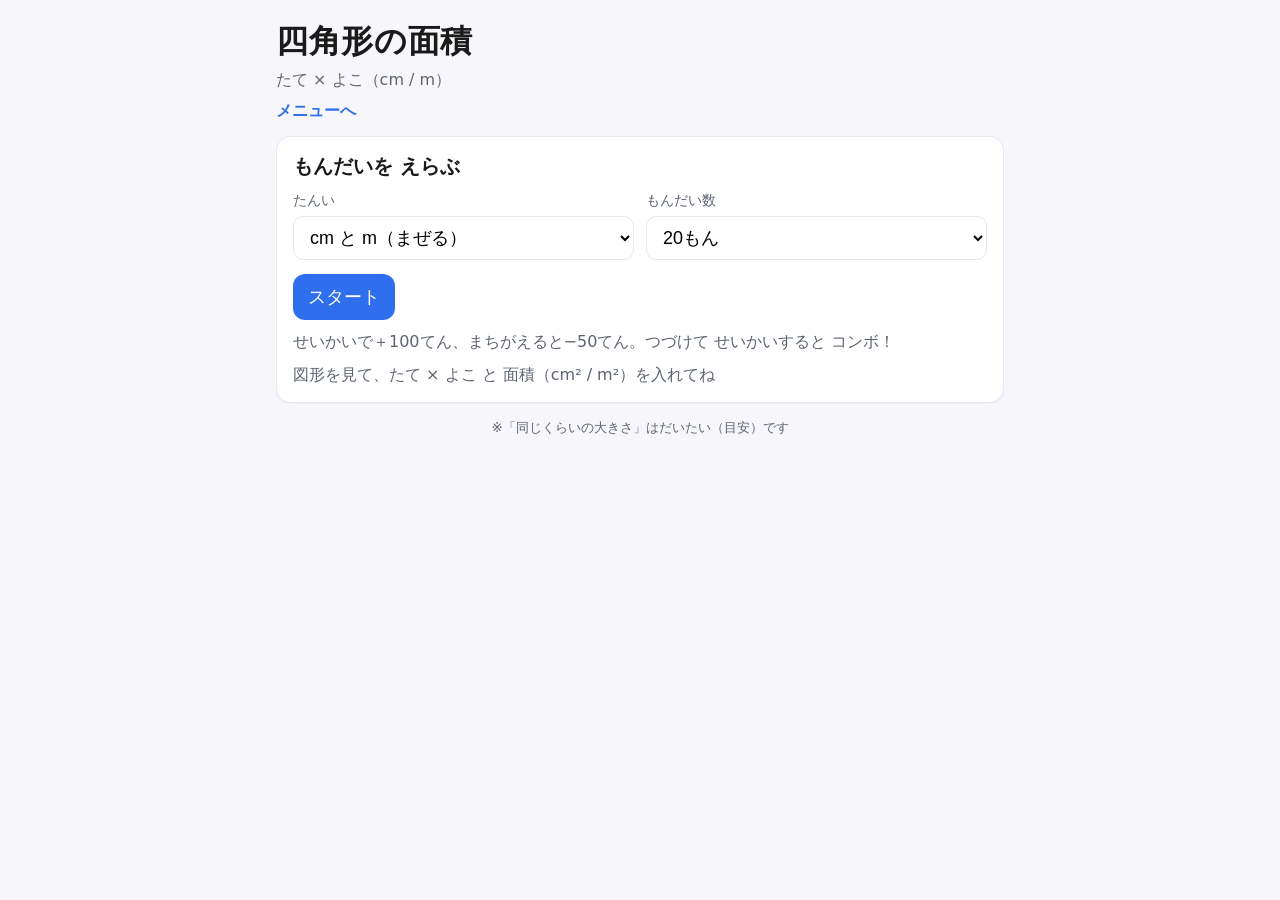
==== area-rectangle.html @ f775e1d8 "Release v1.2 with scoring, combos and varied celebrations" ====
<!doctype html>
<html lang="ja">
  <head>
    <meta charset="UTF-8" />
    <meta name="viewport" content="width=device-width, initial-scale=1.0" />
    <title>四角形の面積（たて×よこ）</title>
    <link rel="stylesheet" href="./styles.css?v=20261104-combo2" />
  </head>
  <body>
    <main class="container">
      <header class="header">
        <h1 class="title">四角形の面積</h1>
        <p class="subtitle">たて × よこ（cm / m）</p>
        <nav class="top-nav">
          <a class="link" href="./index.html">メニューへ</a>
        </nav>
      </header>

      <section id="screen-setup" class="card">
        <h2 class="card-title">もんだいを えらぶ</h2>

        <div class="form-grid">
          <label class="field">
            <span class="field-label">たんい</span>
            <select id="unitMode">
              <option value="mix">cm と m（まぜる）</option>
              <option value="cm">cm だけ</option>
              <option value="m">m だけ</option>
            </select>
          </label>

          <label class="field">
            <span class="field-label">もんだい数</span>
            <select id="count">
              <option value="10">10もん</option>
              <option value="20" selected>20もん</option>
              <option value="30">30もん</option>
              <option value="0">むげん</option>
            </select>
          </label>
        </div>

        <div class="actions">
          <button id="startBtn" class="btn btn-primary">スタート</button>
        </div>
        <p class="hint">せいかいで＋100てん、まちがえると−50てん。つづけて せいかいすると コンボ！</p>
        <p class="hint">図形を見て、たて × よこ と 面積（cm² / m²）を入れてね</p>
      </section>

      <section id="screen-quiz" class="card hidden" aria-live="polite">
        <div class="status-row">
          <div class="status">
            <span id="progress">1 / 20</span>
            <span class="dot">•</span>
            <span>せいかい <span id="okCount">0</span></span>
            <span class="dot">•</span>
            <span>ミス <span id="ngCount">0</span></span>
          </div>
          <button id="restartBtn" class="btn btn-ghost">やりなおし</button>
        </div>

        <div class="game-score" aria-label="とくてんとコンボ">
          <div><span class="score-caption">とくてん</span><strong id="livePoints">0</strong><span>てん</span></div>
          <div><strong id="liveCombo">0</strong><span>コンボ</span></div>
        </div>

        <div class="problem">
          <div class="rect-wrap" aria-label="四角形">
            <svg id="rectSvg" class="rect-svg" viewBox="0 0 320 220" role="img" aria-label="四角形の図">
              <rect id="rectShape" x="70" y="40" width="200" height="140" rx="0" class="rect-shape" />
              <line id="measureYoko" x1="70" y1="190" x2="270" y2="190" class="rect-measure" />
              <line id="measureTate" x1="60" y1="40" x2="60" y2="180" class="rect-measure" />
              <text id="labelYoko" x="170" y="212" text-anchor="middle" class="rect-label">よこ</text>
              <text id="labelTate" x="14" y="112" text-anchor="middle" class="rect-label" transform="rotate(-90 14 112)">たて</text>
            </svg>
          </div>

          <div class="formula" aria-label="式入力">
            <div class="formula-title">しき</div>
            <div class="formula-row">
              <div class="formula-cell">
                <div class="formula-caption">たて</div>
                <input
                  id="tateInput"
                  size="2"
                  class="answer-input"
                  type="text"
                  inputmode="none"
                  pattern="[0-9]*"
                  maxlength="2"
                  readonly
                  autocomplete="off"
                  autocorrect="off"
                  autocapitalize="off"
                  aria-label="たて"
                />
              </div>
              <div class="formula-x" aria-hidden="true">×</div>
              <div class="formula-cell">
                <div class="formula-caption">よこ</div>
                <input
                  id="yokoInput"
                  size="2"
                  class="answer-input"
                  type="text"
                  inputmode="none"
                  pattern="[0-9]*"
                  maxlength="2"
                  readonly
                  autocomplete="off"
                  autocorrect="off"
                  autocapitalize="off"
                  aria-label="よこ"
                />
              </div>
              <div class="formula-unit" aria-label="たんい">
                <span id="unitLabel">cm</span>
              </div>
            </div>

            <div class="formula-row-area" aria-label="面積入力">
              <div class="formula-cell">
                <div class="formula-caption">めんせき</div>
                <div class="area-input-row">
                  <input
                    id="areaInput"
                    size="4"
                    class="answer-input"
                    type="text"
                    inputmode="none"
                    pattern="[0-9]*"
                    maxlength="4"
                    readonly
                    autocomplete="off"
                    autocorrect="off"
                    autocapitalize="off"
                    aria-label="面積"
                  />
                  <span class="area-unit" aria-label="面積のたんい"><span id="areaUnitLabel">cm²</span></span>
                </div>
              </div>
            </div>
          </div>

          <div id="resultBox" class="area-result hidden" aria-live="polite"></div>
        </div>

        <div id="numpad" class="numpad" aria-label="テンキー">
          <div class="numpad-grid" >
            <button type="button" class="numpad-key" data-value="1">1</button>
            <button type="button" class="numpad-key" data-value="2">2</button>
            <button type="button" class="numpad-key" data-value="3">3</button>
            <button type="button" class="numpad-key" data-value="4">4</button>
            <button type="button" class="numpad-key" data-value="5">5</button>
            <button type="button" class="numpad-key" data-value="6">6</button>
            <button type="button" class="numpad-key" data-value="7">7</button>
            <button type="button" class="numpad-key" data-value="8">8</button>
            <button type="button" class="numpad-key" data-value="9">9</button>
            <button type="button" class="numpad-key numpad-fn" data-action="clear">けす</button>
            <button type="button" class="numpad-key" data-value="0">0</button>
            <button type="button" class="numpad-key numpad-fn" data-action="backspace">←</button>
          </div>
        </div>

        <div class="actions"><button id="finishBtn" type="button" class="btn btn-ghost hidden">ここまでの けっか</button></div>
        <p id="feedback" class="feedback" aria-live="assertive"></p>
      </section>

      <section id="screen-result" class="card hidden">
        <h2 class="card-title">けっか</h2>
        <div class="game-score game-score-result">
          <div><span class="score-caption">ごうけい</span><strong id="resultPoints">0</strong><span>てん</span></div>
          <div><span class="score-caption">さいこう</span><strong id="resultMaxCombo">0</strong><span>コンボ</span></div>
        </div>
        <div class="result-summary">
          <div class="result-big"><span id="resultSummary">0</span><span class="result-unit">もん せいかい</span></div>
          <div class="result-small" id="resultDetail">ミス 0</div>
        </div>

        <div class="actions">
          <button id="againBtn" class="btn btn-primary">もういちど</button>
          <a class="btn btn-ghost" href="./index.html">メニューへ</a>
        </div>
      </section>

      <footer class="footer">
        <small>※「同じくらいの大きさ」はだいたい（目安）です</small>
      </footer>
    </main>

    <script>
      function __scriptLoadError(name) {
        try {
          document.body.insertAdjacentHTML(
            "afterbegin",
            '<div style="margin:12px; padding:10px 12px; border-radius:12px; background:#ffecec; border:1px solid #ffbdbd; color:#7a1f1f; font-weight:700;">ERROR: ' +
              name +
              " の読み込みに失敗しました。" +
              "<br/>ヒント: file:// で開いている場合は、ローカルサーバで開くと直ることがあります。</div>"
          );
        } catch (e) {
          // ignore
        }
      }
    </script>
    <script src="./common.js?v=20261104-combo2" onerror="__scriptLoadError('common.js')"></script>
    <script>
      if (!window.TomoCommon) {
        document.body.insertAdjacentHTML(
          "afterbegin",
          '<div style="margin:12px; padding:10px 12px; border-radius:12px; background:#ffecec; border:1px solid #ffbdbd; color:#7a1f1f; font-weight:700;">ERROR: common.js を読み込めませんでした。<br/>ヒント: file:// で開いている場合は、ローカルサーバ（python / ruby / php）で開くと直ることがあります。</div>'
        );
      }
    </script>
    <script src="./area-rectangle.js?v=20261104-score1" onerror="__scriptLoadError('area-rectangle.js')"></script>
  </body>
</html>
---- styles.css ----
:root {
  --bg: #f7f7fb;
  --card: #ffffff;
  --text: #1a1a1a;
  --muted: #5d6470;
  --border: #e6e8ee;
  --primary: #2f6fed;
  --primary-press: #2459be;
  --danger: #d12a2a;
  --ok: #1f7a39;
}

* {
  box-sizing: border-box;
}

body {
  margin: 0;
  background: var(--bg);
  color: var(--text);
  font-family: system-ui, -apple-system, "Hiragino Kaku Gothic ProN", "Noto Sans JP",
    "Segoe UI", sans-serif;
}

.container {
  max-width: 760px;
  margin: 0 auto;
  padding: 20px 16px 48px;
}

.header {
  margin-bottom: 14px;
}

.title {
  margin: 0;
  font-size: 32px;
  letter-spacing: 0.02em;
}

.subtitle {
  margin: 6px 0 0;
  color: var(--muted);
}

.card {
  background: var(--card);
  border: 1px solid var(--border);
  border-radius: 14px;
  padding: 16px;
  box-shadow: 0 1px 1px rgba(0, 0, 0, 0.04);
}

.card + .card {
  margin-top: 14px;
}

.card-title {
  margin: 0 0 12px;
  font-size: 20px;
}

.form-grid {
  display: grid;
  grid-template-columns: repeat(2, minmax(0, 1fr));
  gap: 12px;
}

.field {
  display: grid;
  gap: 6px;
  min-width: 0;
}

.field select {
  width: 100%;
  min-width: 0;
}

.field-label {
  color: var(--muted);
  font-size: 14px;
}

select,
input {
  font-size: 18px;
  padding: 10px 12px;
  border-radius: 10px;
  border: 1px solid var(--border);
  background: #fff;
}

.ops {
  margin: 14px 0 0;
  padding: 12px;
  border-radius: 12px;
  border: 1px solid var(--border);
}

.ops-title {
  padding: 0 6px;
  color: var(--muted);
}

.checkbox {
  display: flex;
  align-items: center;
  gap: 10px;
  font-size: 18px;
  padding: 8px 6px;
}

.checkbox input {
  width: 20px;
  height: 20px;
}

.actions {
  display: flex;
  gap: 10px;
  margin-top: 14px;
  flex-wrap: wrap;
}

.btn {
  appearance: none;
  border: 1px solid transparent;
  border-radius: 12px;
  padding: 10px 14px;
  font-size: 18px;
  cursor: pointer;
  user-select: none;
}

.btn-primary {
  background: var(--primary);
  color: #fff;
}

.btn-primary:active {
  background: var(--primary-press);
}

.btn-ghost {
  background: transparent;
  border-color: var(--border);
  color: var(--text);
}

.hint {
  margin: 12px 0 0;
  color: var(--muted);
}

.hidden {
  display: none;
}

.status-row {
  display: flex;
  align-items: center;
  justify-content: space-between;
  gap: 10px;
}

.status {
  color: var(--muted);
  font-size: 16px;
}

.dot {
  margin: 0 6px;
}

.problem {
  margin: 18px 0 14px;
  padding: 18px 12px;
  border-radius: 14px;
  background: #f3f6ff;
  border: 1px solid #dfe8ff;
}

.problem-text {
  font-size: 44px;
  font-weight: 700;
  text-align: center;
  letter-spacing: 0.02em;
}

/* --- Rectangle area (diagram) --- */
.rect-wrap {
  display: grid;
  place-items: center;
  margin-bottom: 12px;
}

.rect-svg {
  width: min(520px, 100%);
  height: auto;
}

.rect-shape {
  fill: #ffffff;
  stroke: #1d4ed8;
  stroke-width: 4;
}

.rect-measure {
  stroke: #111827;
  stroke-width: 3;
  stroke-linecap: round;
}

.rect-label {
  font-size: 20px;
  font-weight: 900;
  fill: #111827;
}

.formula {
  background: #ffffff;
  border: 1px solid #dfe8ff;
  border-radius: 14px;
  padding: 12px;
}

.formula-title {
  font-weight: 900;
  color: #1d4ed8;
  margin-bottom: 10px;
}

.formula-row {
  display: grid;
  grid-template-columns: minmax(0, 80px) auto minmax(0, 80px) auto;
  justify-content: start;
  align-items: end;
  gap: 10px;
}

.formula-row-area {
  margin-top: 12px;
}

.area-input-row {
  display: grid;
  grid-template-columns: minmax(0, 120px) auto;
  justify-content: start;
  align-items: center;
  gap: 10px;
}

.formula .answer-input {
  width: 100%;
  min-width: 0;
  max-width: 100%;
  padding: 10px 8px;
}

.area-unit {
  color: var(--muted);
  font-weight: 900;
  font-size: 18px;
  white-space: nowrap;
}

.formula-cell {
  display: grid;
  gap: 6px;
  min-width: 0;
}

.formula-caption {
  color: var(--muted);
  font-size: 14px;
  font-weight: 800;
}

.formula-x {
  font-size: 30px;
  font-weight: 900;
  padding-bottom: 10px;
}

.formula-unit {
  color: var(--muted);
  font-size: 18px;
  font-weight: 800;
  padding-bottom: 14px;
}

.area-result {
  margin-top: 12px;
  padding: 12px;
  border-radius: 14px;
  border: 1px solid var(--border);
  background: #fff;
}

.area-result-title {
  font-size: 18px;
  font-weight: 900;
}

.area-result-sub {
  margin-top: 6px;
  color: var(--muted);
  font-weight: 800;
}

.area-result-actions {
  margin-top: 10px;
  display: flex;
  gap: 10px;
  flex-wrap: wrap;
}

.answer-row {
  display: grid;
  grid-template-columns: 1fr auto;
  gap: 10px;
  align-items: center;
}

.answer-input {
  font-size: 28px;
  text-align: center;
  width: 100%;
  max-width: 100%;
  min-width: 0;
}

.feedback {
  margin: 12px 0 0;
  min-height: 1.4em;
  font-size: 18px;
  font-weight: 600;
}

.feedback.ok {
  color: var(--ok);
}

.feedback.ng {
  color: var(--danger);
}

.result-summary {
  display: grid;
  gap: 6px;
  margin-top: 4px;
}

.result-big {
  font-size: 44px;
  font-weight: 800;
}

.result-unit {
  font-size: 20px;
  font-weight: 600;
  color: var(--muted);
  margin-left: 8px;
}

.result-small {
  color: var(--muted);
}

.mistakes {
  margin-top: 16px;
  padding-top: 12px;
  border-top: 1px solid var(--border);
}

.mistakes-title {
  margin: 0 0 10px;
  font-size: 18px;
}

.mistake-list {
  margin: 0;
  padding-left: 22px;
  display: grid;
  gap: 8px;
}

.footer {
  margin-top: 14px;
  text-align: center;
  color: var(--muted);
}

.top-nav {
  margin-top: 10px;
}

.link {
  color: var(--primary);
  text-decoration: none;
  font-weight: 600;
}

.link:hover {
  text-decoration: underline;
}

.menu {
  display: grid;
  gap: 10px;
}

.menu-item {
  display: grid;
  gap: 4px;
  padding: 12px;
  border: 1px solid var(--border);
  border-radius: 12px;
  text-decoration: none;
  color: inherit;
  background: #fff;
}

.menu-item:hover {
  border-color: #cfd6e6;
  background: #fbfcff;
}

.menu-title {
  font-size: 18px;
  font-weight: 800;
}

.menu-desc {
  color: var(--muted);
}

.timer {
  font-variant-numeric: tabular-nums;
}

.column-problem {
  margin: 18px auto 14px;
  max-width: 420px;
  padding: 18px 12px;
  border-radius: 14px;
  background: #f3f6ff;
  border: 1px solid #dfe8ff;
}

.carry-row {
  display: flex;
  align-items: center;
  justify-content: flex-end;
  gap: 10px;
  margin-bottom: 8px;
}

.carry-field {
  display: inline-flex;
  align-items: center;
  gap: 10px;
}

.carry-label {
  font-weight: 800;
  color: #1d4ed8;
}


.carry-buttons {
  display: inline-flex;
  align-items: center;
  gap: 8px;
}

.carry-btn {
  appearance: none;
  border: 1px solid #c7d2fe;
  background: #fff;
  border-radius: 12px;
  font-size: 18px;
  font-weight: 900;
  padding: 8px 10px;
  min-width: 56px;
  cursor: pointer;
  user-select: none;
  touch-action: manipulation;
}

.carry-btn.is-active {
  background: #1d4ed8;
  border-color: #1d4ed8;
  color: #fff;
}

.carry-value {
  font-size: 14px;
  color: var(--muted);
  font-weight: 700;
}

.carry-hint {
  color: var(--muted);
  font-size: 13px;
}

.column-row {
  font-family: ui-monospace, SFMono-Regular, Menlo, Monaco, Consolas,
    "Liberation Mono", "Courier New", monospace;
  font-size: 44px;
  font-weight: 800;
  text-align: right;
  letter-spacing: 0.02em;
}

.column-line {
  margin: 8px 0 10px;
  border-top: 4px solid #1a1a1a;
}

.column-answer {
  display: flex;
  justify-content: flex-end;
  gap: 10px;
}

.digit-input {
  width: 70px;
  height: 68px;
  font-size: 44px;
  text-align: center;
  border-radius: 12px;
}

@media (max-width: 540px) {
  .problem {
    padding: 14px 10px;
  }

  .rect-svg {
    max-height: 160px;
  }

  .formula {
    padding: 10px;
  }

  .formula-x {
    font-size: 26px;
  }

  .status-row {
    flex-wrap: wrap;
    align-items: stretch;
  }

  .status-row .btn {
    width: 100%;
  }

  .answer-row {
    grid-template-columns: 1fr;
  }

  .answer-row .btn {
    width: 100%;
  }

  .actions {
    flex-direction: column;
    align-items: stretch;
  }

  .actions .btn,
  .actions .link,
  .actions a.btn {
    width: 100%;
    text-align: center;
  }

  .form-grid {
    grid-template-columns: minmax(0, 1fr);
  }

  .problem-text {
    font-size: 38px;
  }

  .digit-input {
    width: 62px;
    height: 62px;
    font-size: 40px;
  }

  .formula-row {
    grid-template-columns: minmax(0, 72px) auto minmax(0, 72px);
  }

  .formula-unit {
    grid-column: 1 / -1;
    padding-bottom: 0;
  }
}

/* --- On-screen numpad (mobile/tablet) --- */
.numpad {
  margin-top: 12px;
  display: block;
}

.numpad-grid {
  display: grid;
  grid-template-columns: repeat(3, 1fr);
  gap: 10px;
}

.numpad-key {
  border: 1px solid #e4e4e7;
  background: #fff;
  border-radius: 14px;
  font-size: 20px;
  font-weight: 800;
  padding: 14px 10px;
  touch-action: manipulation;
}

.numpad-key:active {
  transform: translateY(1px);
}

.numpad-fn {
  background: #f4f4f5;
}

.difficulty-control {
  margin-top: 16px;
}

.difficulty-control input[type="range"] {
  width: 100%;
  min-width: 0;
  margin: 0;
  padding: 10px 0;
  accent-color: var(--primary);
  cursor: pointer;
}

.difficulty-steps {
  display: flex;
  justify-content: space-between;
  color: var(--muted);
}

.correct-celebration {
  position: fixed;
  top: 24%;
  left: 50%;
  transform: translateX(-50%);
  width: min(240px, calc(100vw - 32px));
  height: 160px;
  z-index: 10;
  pointer-events: none;
  user-select: none;
  display: grid;
  justify-items: center;
  align-content: center;
  filter: drop-shadow(0 3px 6px rgb(97 53 112 / 15%));
}

.correct-celebration[hidden] {
  display: none;
}

.celebration-mascot {
  font-size: 64px;
  line-height: 1.1;
  animation: celebration-bounce 700ms ease-out both;
}

.celebration-praise {
  max-width: 100%;
  text-align: center;
  padding: 4px 14px;
  border-radius: 999px;
  background: #fff0f6;
  color: #a52c68;
  font-size: 20px;
  font-weight: 800;
  animation: celebration-bounce 700ms ease-out both;
}

.celebration-combo {
  display: block;
  margin-top: 2px;
  color: #804b00;
  font-size: 17px;
  font-weight: 800;
}

.game-score {
  display: flex;
  flex-wrap: wrap;
  justify-content: space-between;
  gap: 8px 16px;
  margin: 14px 0;
  padding: 12px;
  border-radius: 12px;
  background: #fff7e6;
  color: #804b00;
}

.game-score > div {
  display: flex;
  flex-wrap: wrap;
  align-items: baseline;
  gap: 5px;
  min-width: 0;
}

.game-score strong {
  font-size: 24px;
  overflow-wrap: anywhere;
}

.score-caption {
  font-size: 14px;
}

.game-score-result strong {
  font-size: 32px;
}

.celebration-star {
  position: absolute;
  top: 35%;
  left: 44%;
  font-size: 22px;
  --angle: calc(var(--star-index) * 72deg);
  animation: celebration-sparkle 700ms ease-out both;
}

@keyframes celebration-bounce {
  0% { opacity: 0; transform: translateY(12px) scale(0.7); }
  25% { opacity: 1; transform: translateY(-6px) scale(1.08); }
  45%, 75% { opacity: 1; transform: translateY(0) scale(1); }
  100% { opacity: 0; transform: translateY(-14px) scale(0.95); }
}

@keyframes celebration-sparkle {
  0% { opacity: 0; transform: rotate(var(--angle)) translateY(-20px) rotate(calc(-1 * var(--angle))) scale(0.5); }
  25% { opacity: 1; }
  100% { opacity: 0; transform: rotate(var(--angle)) translateY(-80px) rotate(calc(-1 * var(--angle))) scale(1); }
}

@media (prefers-reduced-motion: reduce) {
  .celebration-mascot,
  .celebration-praise,
  .celebration-combo {
    animation: none;
  }

  .celebration-star {
    display: none;
  }
}
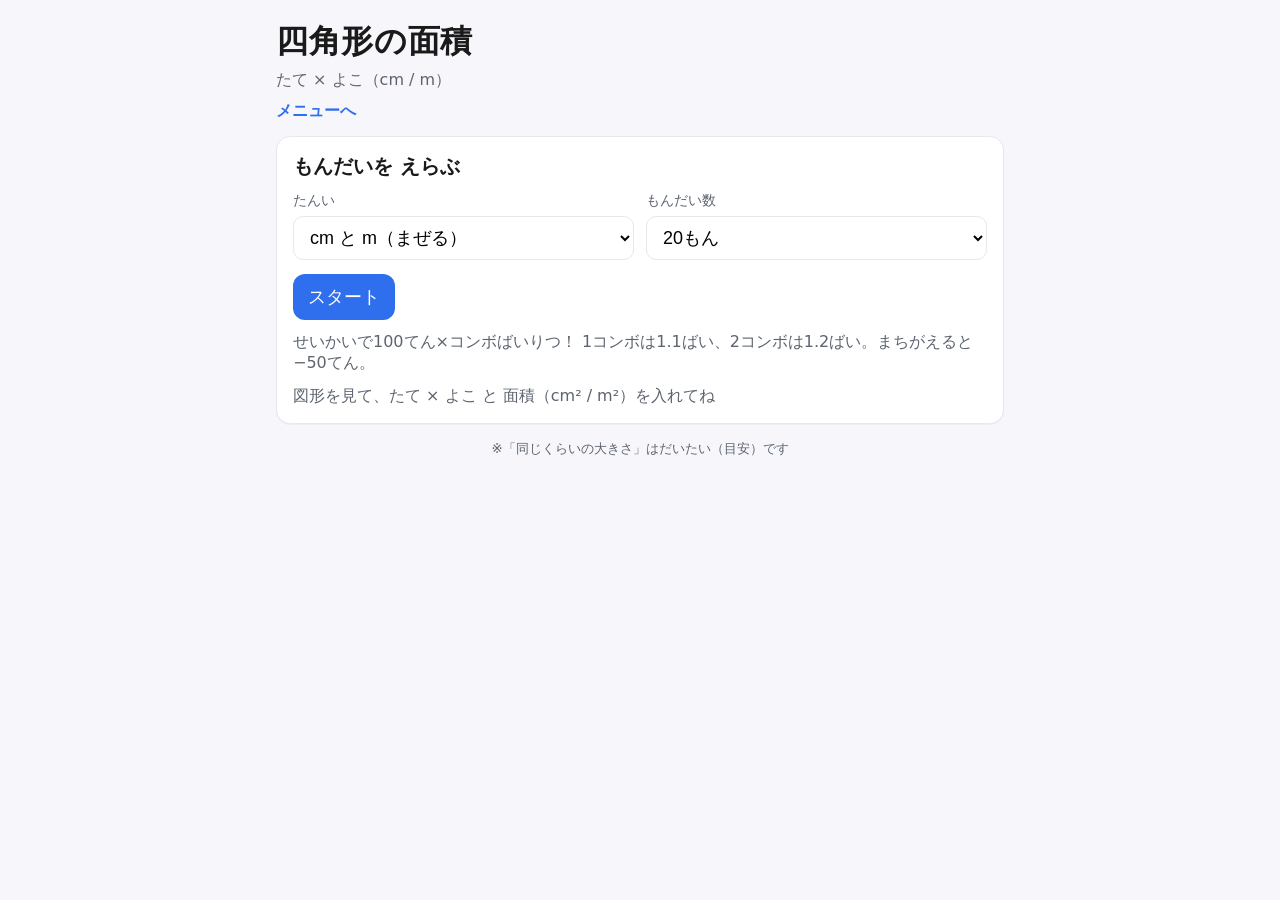
==== commit 1ef07902: "Apply combo multipliers to correct-answer scores" ====
--- a/area-rectangle.html
+++ b/area-rectangle.html
@@ -43,7 +43,7 @@
         <div class="actions">
           <button id="startBtn" class="btn btn-primary">スタート</button>
         </div>
-        <p class="hint">せいかいで＋100てん、まちがえると−50てん。つづけて せいかいすると コンボ！</p>
+        <p class="hint">せいかいで100てん×コンボばいりつ！ 1コンボは1.1ばい、2コンボは1.2ばい。まちがえると−50てん。</p>
         <p class="hint">図形を見て、たて × よこ と 面積（cm² / m²）を入れてね</p>
       </section>
 
@@ -61,7 +61,7 @@
 
         <div class="game-score" aria-label="とくてんとコンボ">
           <div><span class="score-caption">とくてん</span><strong id="livePoints">0</strong><span>てん</span></div>
-          <div><strong id="liveCombo">0</strong><span>コンボ</span></div>
+          <div><strong id="liveCombo">0</strong><span>コンボ</span><span id="liveMultiplier" class="score-caption">×1.0</span></div>
         </div>
 
         <div class="problem">
@@ -203,7 +203,7 @@
         }
       }
     </script>
-    <script src="./common.js?v=20261104-combo2" onerror="__scriptLoadError('common.js')"></script>
+    <script src="./common.js?v=20261104-multiplier1" onerror="__scriptLoadError('common.js')"></script>
     <script>
       if (!window.TomoCommon) {
         document.body.insertAdjacentHTML(
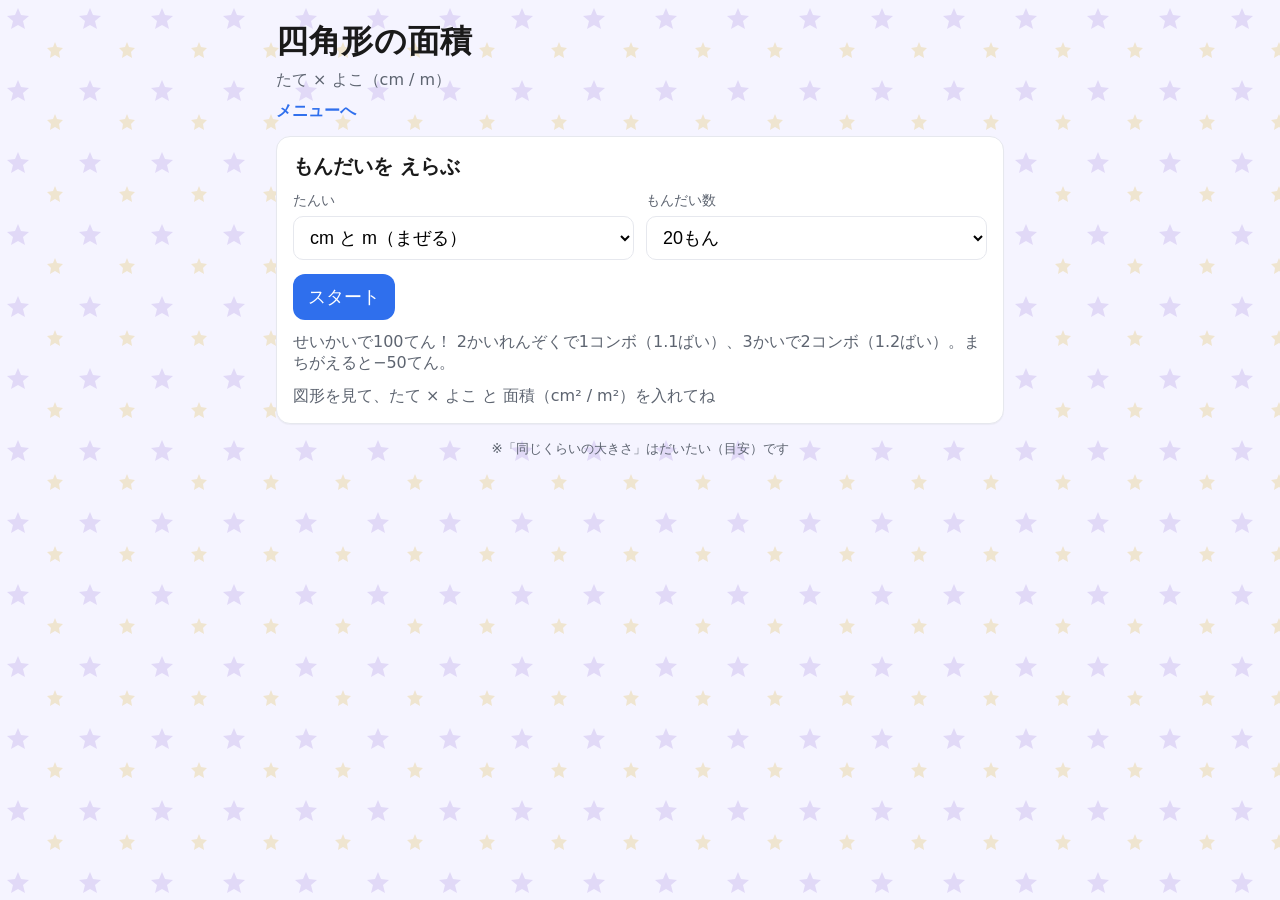
==== commit f5645750: "Add random pastel backgrounds and correct combo counting" ====
--- a/area-rectangle.html
+++ b/area-rectangle.html
@@ -4,7 +4,8 @@
     <meta charset="UTF-8" />
     <meta name="viewport" content="width=device-width, initial-scale=1.0" />
     <title>四角形の面積（たて×よこ）</title>
-    <link rel="stylesheet" href="./styles.css?v=20261104-combo2" />
+    <link rel="stylesheet" href="./styles.css?v=20261105-patterns1" />
+    <script src="./background.js?v=20261105-patterns1" defer></script>
   </head>
   <body>
     <main class="container">
@@ -12,7 +13,7 @@
         <h1 class="title">四角形の面積</h1>
         <p class="subtitle">たて × よこ（cm / m）</p>
         <nav class="top-nav">
-          <a class="link" href="./index.html">メニューへ</a>
+          <a class="link" href="./index.html?v=1.3">メニューへ</a>
         </nav>
       </header>
 
@@ -43,7 +44,7 @@
         <div class="actions">
           <button id="startBtn" class="btn btn-primary">スタート</button>
         </div>
-        <p class="hint">せいかいで100てん×コンボばいりつ！ 1コンボは1.1ばい、2コンボは1.2ばい。まちがえると−50てん。</p>
+        <p class="hint">せいかいで100てん！ 2かいれんぞくで1コンボ（1.1ばい）、3かいで2コンボ（1.2ばい）。まちがえると−50てん。</p>
         <p class="hint">図形を見て、たて × よこ と 面積（cm² / m²）を入れてね</p>
       </section>
 
@@ -179,7 +180,7 @@
 
         <div class="actions">
           <button id="againBtn" class="btn btn-primary">もういちど</button>
-          <a class="btn btn-ghost" href="./index.html">メニューへ</a>
+          <a class="btn btn-ghost" href="./index.html?v=1.3">メニューへ</a>
         </div>
       </section>
 
@@ -203,7 +204,7 @@
         }
       }
     </script>
-    <script src="./common.js?v=20261104-multiplier1" onerror="__scriptLoadError('common.js')"></script>
+    <script src="./common.js?v=20261105-combofix" onerror="__scriptLoadError('common.js')"></script>
     <script>
       if (!window.TomoCommon) {
         document.body.insertAdjacentHTML(
@@ -212,6 +213,6 @@
         );
       }
     </script>
-    <script src="./area-rectangle.js?v=20261104-score1" onerror="__scriptLoadError('area-rectangle.js')"></script>
+    <script src="./area-rectangle.js?v=20261105-encourage1" onerror="__scriptLoadError('area-rectangle.js')"></script>
   </body>
 </html>
--- a/styles.css
+++ b/styles.css
@@ -658,8 +658,8 @@
   top: 24%;
   left: 50%;
   transform: translateX(-50%);
-  width: min(240px, calc(100vw - 32px));
-  height: 160px;
+  width: min(260px, calc(100vw - 32px));
+  height: 190px;
   z-index: 10;
   pointer-events: none;
   user-select: none;
@@ -674,9 +674,39 @@
 }
 
 .celebration-mascot {
-  font-size: 64px;
+  position: relative;
+  font-size: 80px;
   line-height: 1.1;
-  animation: celebration-bounce 700ms ease-out both;
+  animation: celebration-bounce 1200ms ease-out both;
+}
+
+.encouragement-face {
+  position: absolute;
+  right: -8px;
+  bottom: -2px;
+  font-size: 30px;
+}
+
+.correct-celebration.is-encouragement {
+  width: min(240px, calc(100vw - 32px));
+  height: 160px;
+}
+
+.is-encouragement .celebration-mascot {
+  font-size: 56px;
+  animation-name: encouragement-nod;
+}
+
+.is-encouragement .celebration-praise {
+  font-size: 18px;
+  background: #eef4ff;
+  color: #375b85;
+}
+
+@keyframes encouragement-nod {
+  0% { opacity: 0; transform: translateY(-8px) rotate(-8deg); }
+  30%, 75% { opacity: 1; transform: translateY(4px) rotate(-5deg); }
+  100% { opacity: 0; transform: translateY(8px) rotate(0); }
 }
 
 .celebration-praise {
@@ -686,9 +716,9 @@
   border-radius: 999px;
   background: #fff0f6;
   color: #a52c68;
-  font-size: 20px;
-  font-weight: 800;
-  animation: celebration-bounce 700ms ease-out both;
+  font-size: 22px;
+  font-weight: 800;
+  animation: celebration-bounce 1200ms ease-out both;
 }
 
 .celebration-combo {
@@ -738,7 +768,7 @@
   left: 44%;
   font-size: 22px;
   --angle: calc(var(--star-index) * 72deg);
-  animation: celebration-sparkle 700ms ease-out both;
+  animation: celebration-sparkle 1200ms ease-out both;
 }
 
 @keyframes celebration-bounce {
@@ -756,6 +786,7 @@
 
 @media (prefers-reduced-motion: reduce) {
   .celebration-mascot,
+  .is-encouragement .celebration-mascot,
   .celebration-praise,
   .celebration-combo {
     animation: none;
@@ -765,3 +796,40 @@
     display: none;
   }
 }
+
+/* 淡い柄はカードの外側に表示し、問題の読みやすさを保つ。 */
+body {
+  min-height: 100vh;
+}
+
+:root[data-background="dots"] body {
+  background-color: #f3faf6;
+  background-image: radial-gradient(circle, #c6e1d2 2px, transparent 3px), radial-gradient(circle, #e6d8bb 2px, transparent 3px);
+  background-size: 40px 40px;
+  background-position: 0 0, 20px 20px;
+}
+
+:root[data-background="gingham"] body {
+  background-color: #fff9f2;
+  background-image: repeating-linear-gradient(0deg, #f4d9bd45 0 14px, transparent 14px 28px), repeating-linear-gradient(90deg, #f4d9bd45 0 14px, transparent 14px 28px);
+}
+
+:root[data-background="stars"] body {
+  background-color: #f5f4ff;
+  background-image: url("data:image/svg+xml,%3Csvg%20xmlns%3D%22http%3A%2F%2Fwww.w3.org%2F2000%2Fsvg%22%20width%3D%2272%22%20height%3D%2272%22%20viewBox%3D%220%200%2072%2072%22%3E%3Cpath%20d%3D%22m18%208%203%207%208%201-6%205%202%208-7-4-7%204%202-8-6-5%208-1z%22%20fill%3D%22%23c8b9ed%22%20opacity%3D%22.45%22%2F%3E%3Cpath%20d%3D%22m55%2042%202%205%206%201-4%204%201%206-5-3-5%203%201-6-4-4%206-1z%22%20fill%3D%22%23ead6a2%22%20opacity%3D%22.5%22%2F%3E%3C%2Fsvg%3E");
+}
+
+:root[data-background="hearts"] body {
+  background-color: #fff5f8;
+  background-image: url("data:image/svg+xml,%3Csvg%20xmlns%3D%22http%3A%2F%2Fwww.w3.org%2F2000%2Fsvg%22%20width%3D%2272%22%20height%3D%2272%22%20viewBox%3D%220%200%2072%2072%22%3E%3Cpath%20d%3D%22M12%2018C1%2010%207%201%2014%207c7-6%2013%203%202%2011l-2%202z%22%20fill%3D%22%23eeb8cc%22%20opacity%3D%22.4%22%2F%3E%3Cpath%20d%3D%22M48%2053c-11-8-5-17%202-11%207-6%2013%203%202%2011l-2%202z%22%20fill%3D%22%23d6c2eb%22%20opacity%3D%22.35%22%2F%3E%3C%2Fsvg%3E");
+}
+
+:root[data-background="flowers"] body {
+  background-color: #fffaf1;
+  background-image: url("data:image/svg+xml,%3Csvg%20xmlns%3D%22http%3A%2F%2Fwww.w3.org%2F2000%2Fsvg%22%20width%3D%2272%22%20height%3D%2272%22%20viewBox%3D%220%200%2072%2072%22%3E%3Cg%20fill%3D%22%23e6b6c9%22%20opacity%3D%22.4%22%3E%3Ccircle%20cx%3D%2220%22%20cy%3D%2212%22%20r%3D%226%22%2F%3E%3Ccircle%20cx%3D%2228%22%20cy%3D%2220%22%20r%3D%226%22%2F%3E%3Ccircle%20cx%3D%2220%22%20cy%3D%2228%22%20r%3D%226%22%2F%3E%3Ccircle%20cx%3D%2212%22%20cy%3D%2220%22%20r%3D%226%22%2F%3E%3C%2Fg%3E%3Ccircle%20cx%3D%2220%22%20cy%3D%2220%22%20r%3D%224%22%20fill%3D%22%23efdaa3%22%2F%3E%3Cg%20fill%3D%22%23bddbc6%22%20opacity%3D%22.45%22%3E%3Cellipse%20cx%3D%2250%22%20cy%3D%2251%22%20rx%3D%228%22%20ry%3D%224%22%20transform%3D%22rotate%28-35%2050%2051%29%22%2F%3E%3C%2Fg%3E%3C%2Fsvg%3E");
+}
+
+:root[data-background="clouds"] body {
+  background-color: #f1f9ff;
+  background-image: url("data:image/svg+xml,%3Csvg%20xmlns%3D%22http%3A%2F%2Fwww.w3.org%2F2000%2Fsvg%22%20width%3D%2272%22%20height%3D%2272%22%20viewBox%3D%220%200%2072%2072%22%3E%3Cpath%20d%3D%22M9%2028a7%207%200%200%201%201-14%2010%2010%200%200%201%2019-2%208%208%200%200%201%201%2016z%22%20fill%3D%22%23c4deef%22%20opacity%3D%22.45%22%2F%3E%3Ccircle%20cx%3D%2253%22%20cy%3D%2251%22%20r%3D%226%22%20fill%3D%22%23f4dfa7%22%20opacity%3D%22.55%22%2F%3E%3C%2Fsvg%3E");
+}
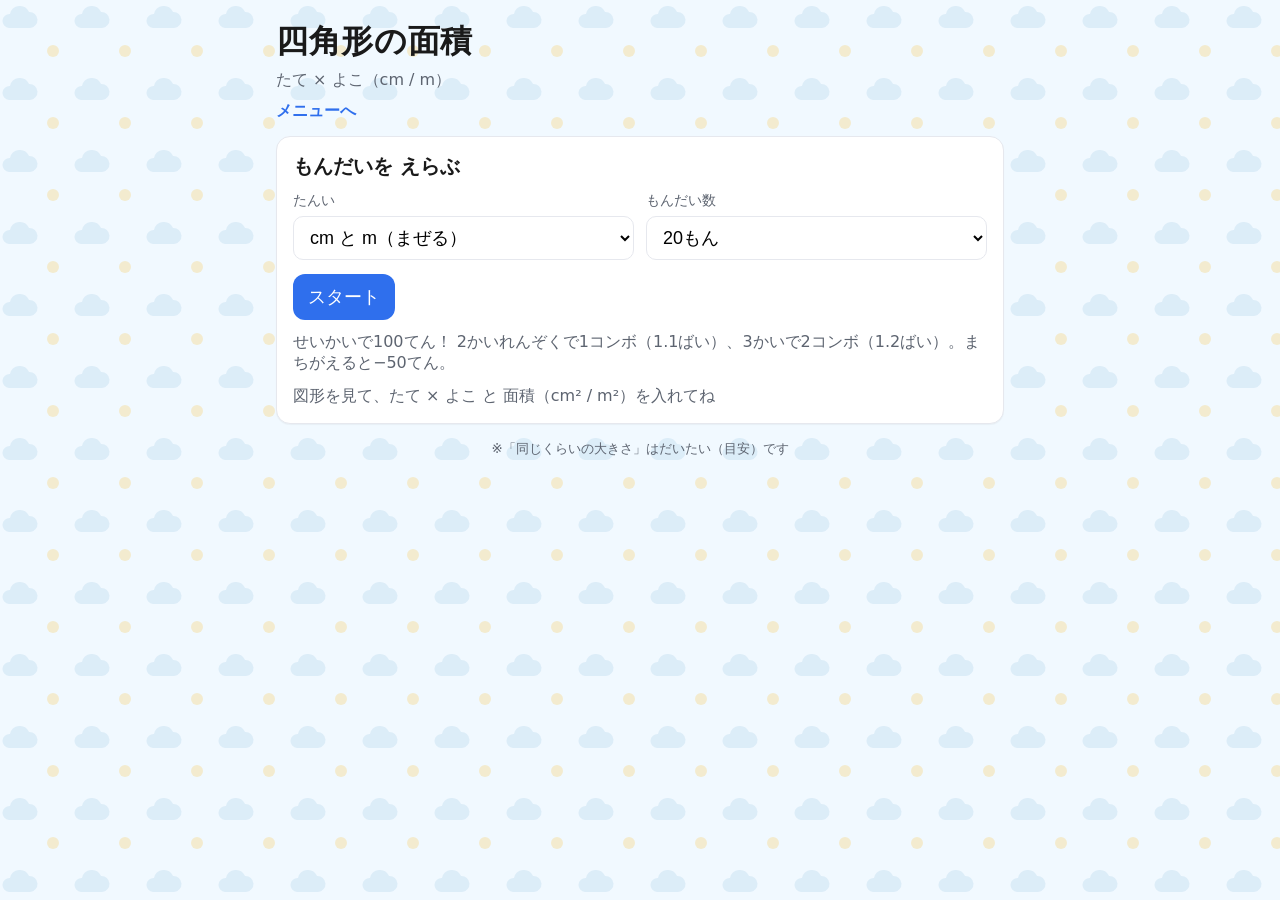
==== commit 96aaedcf: "Save scores locally and display rankings after each quiz" ====
--- a/area-rectangle.html
+++ b/area-rectangle.html
@@ -4,10 +4,10 @@
     <meta charset="UTF-8" />
     <meta name="viewport" content="width=device-width, initial-scale=1.0" />
     <title>四角形の面積（たて×よこ）</title>
-    <link rel="stylesheet" href="./styles.css?v=20261105-patterns1" />
+    <link rel="stylesheet" href="./styles.css?v=20261105-ranking1" />
     <script src="./background.js?v=20261105-patterns1" defer></script>
   </head>
-  <body>
+  <body data-mode="area-rectangle">
     <main class="container">
       <header class="header">
         <h1 class="title">四角形の面積</h1>
@@ -204,7 +204,8 @@
         }
       }
     </script>
-    <script src="./common.js?v=20261105-combofix" onerror="__scriptLoadError('common.js')"></script>
+    <script src="./rankings.js?v=20261105-ranking1"></script>
+    <script src="./common.js?v=20261105-ranking1" onerror="__scriptLoadError('common.js')"></script>
     <script>
       if (!window.TomoCommon) {
         document.body.insertAdjacentHTML(
@@ -213,6 +214,6 @@
         );
       }
     </script>
-    <script src="./area-rectangle.js?v=20261105-encourage1" onerror="__scriptLoadError('area-rectangle.js')"></script>
+    <script src="./area-rectangle.js?v=20261105-ranking1" onerror="__scriptLoadError('area-rectangle.js')"></script>
   </body>
 </html>
--- a/styles.css
+++ b/styles.css
@@ -833,3 +833,66 @@
   background-color: #f1f9ff;
   background-image: url("data:image/svg+xml,%3Csvg%20xmlns%3D%22http%3A%2F%2Fwww.w3.org%2F2000%2Fsvg%22%20width%3D%2272%22%20height%3D%2272%22%20viewBox%3D%220%200%2072%2072%22%3E%3Cpath%20d%3D%22M9%2028a7%207%200%200%201%201-14%2010%2010%200%200%201%2019-2%208%208%200%200%201%201%2016z%22%20fill%3D%22%23c4deef%22%20opacity%3D%22.45%22%2F%3E%3Ccircle%20cx%3D%2253%22%20cy%3D%2251%22%20r%3D%226%22%20fill%3D%22%23f4dfa7%22%20opacity%3D%22.55%22%2F%3E%3C%2Fsvg%3E");
 }
+
+.rankings {
+  margin-top: 20px;
+  padding-top: 16px;
+  border-top: 1px solid var(--border);
+}
+
+.rankings-title {
+  margin: 0 0 8px;
+  font-size: 20px;
+}
+
+.rankings-caption,
+.rankings-note {
+  font-size: 14px;
+  line-height: 1.7;
+  overflow-wrap: anywhere;
+}
+
+.rankings-caption {
+  color: var(--muted);
+}
+
+.ranking-list {
+  list-style: none;
+  padding: 0;
+  display: grid;
+  gap: 8px;
+}
+
+.ranking-entry {
+  display: grid;
+  grid-template-columns: 42px minmax(0, 1fr);
+  gap: 10px;
+  padding: 12px;
+  border: 1px solid var(--border);
+  border-radius: 12px;
+  background: #fff;
+}
+
+.ranking-entry.is-current {
+  border-color: #e7bf62;
+  background: #fff9e9;
+}
+
+.ranking-position {
+  font-size: 20px;
+  font-weight: 800;
+  color: #8a6518;
+}
+
+.ranking-points {
+  font-size: 20px;
+  overflow-wrap: anywhere;
+}
+
+.ranking-details {
+  margin-top: 4px;
+  color: var(--muted);
+  font-size: 13px;
+  line-height: 1.6;
+  overflow-wrap: anywhere;
+}
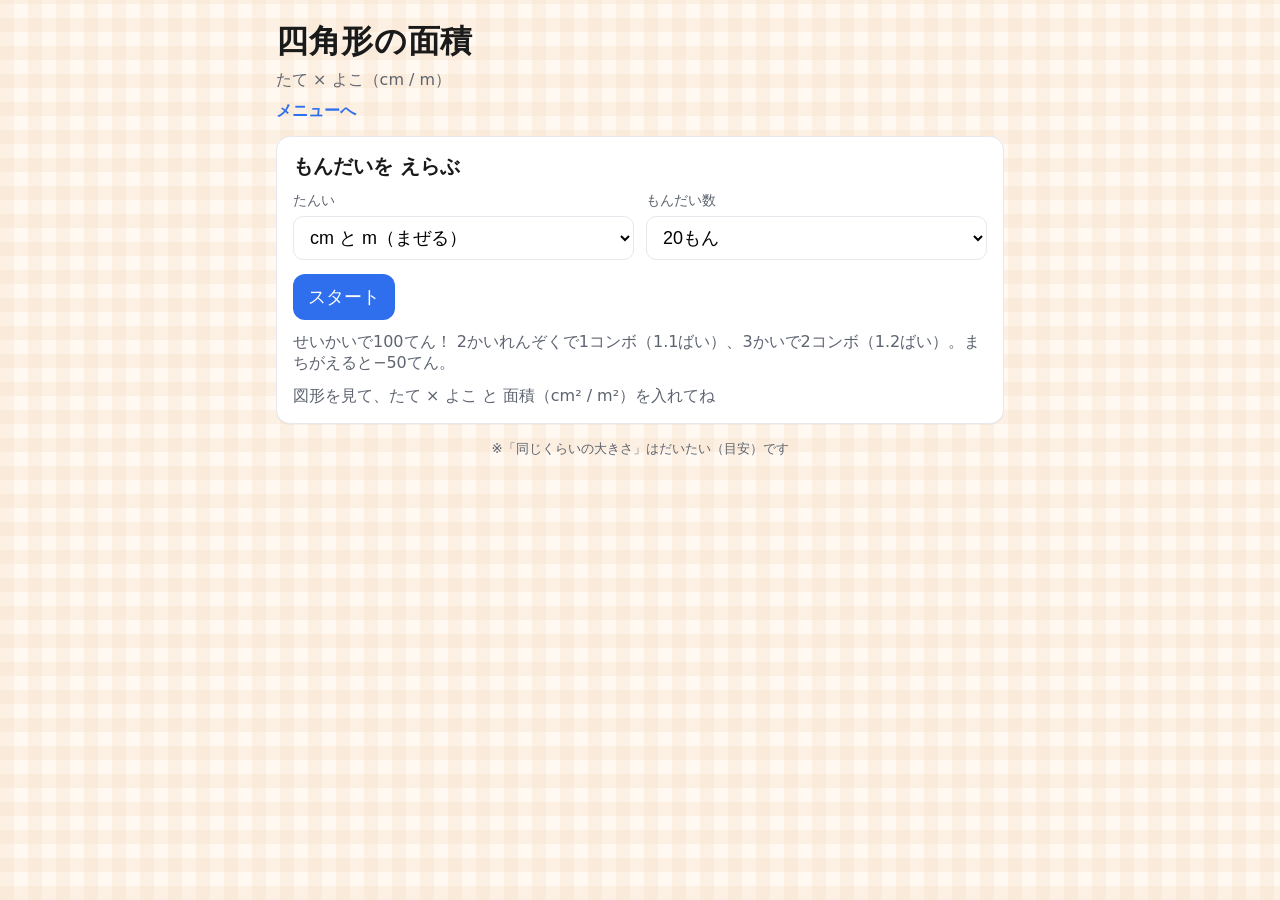
==== commit 0c9e780d: "Set character reaction duration to one second" ====
--- a/area-rectangle.html
+++ b/area-rectangle.html
@@ -4,7 +4,7 @@
     <meta charset="UTF-8" />
     <meta name="viewport" content="width=device-width, initial-scale=1.0" />
     <title>四角形の面積（たて×よこ）</title>
-    <link rel="stylesheet" href="./styles.css?v=20261105-ranking1" />
+    <link rel="stylesheet" href="./styles.css?v=20261105-one-second" />
     <script src="./background.js?v=20261105-patterns1" defer></script>
   </head>
   <body data-mode="area-rectangle">
@@ -205,7 +205,7 @@
       }
     </script>
     <script src="./rankings.js?v=20261105-ranking1"></script>
-    <script src="./common.js?v=20261105-ranking1" onerror="__scriptLoadError('common.js')"></script>
+    <script src="./common.js?v=20261105-one-second" onerror="__scriptLoadError('common.js')"></script>
     <script>
       if (!window.TomoCommon) {
         document.body.insertAdjacentHTML(
--- a/styles.css
+++ b/styles.css
@@ -677,7 +677,7 @@
   position: relative;
   font-size: 80px;
   line-height: 1.1;
-  animation: celebration-bounce 1200ms ease-out both;
+  animation: celebration-bounce 1000ms ease-out both;
 }
 
 .encouragement-face {
@@ -718,7 +718,7 @@
   color: #a52c68;
   font-size: 22px;
   font-weight: 800;
-  animation: celebration-bounce 1200ms ease-out both;
+  animation: celebration-bounce 1000ms ease-out both;
 }
 
 .celebration-combo {
@@ -768,7 +768,7 @@
   left: 44%;
   font-size: 22px;
   --angle: calc(var(--star-index) * 72deg);
-  animation: celebration-sparkle 1200ms ease-out both;
+  animation: celebration-sparkle 1000ms ease-out both;
 }
 
 @keyframes celebration-bounce {
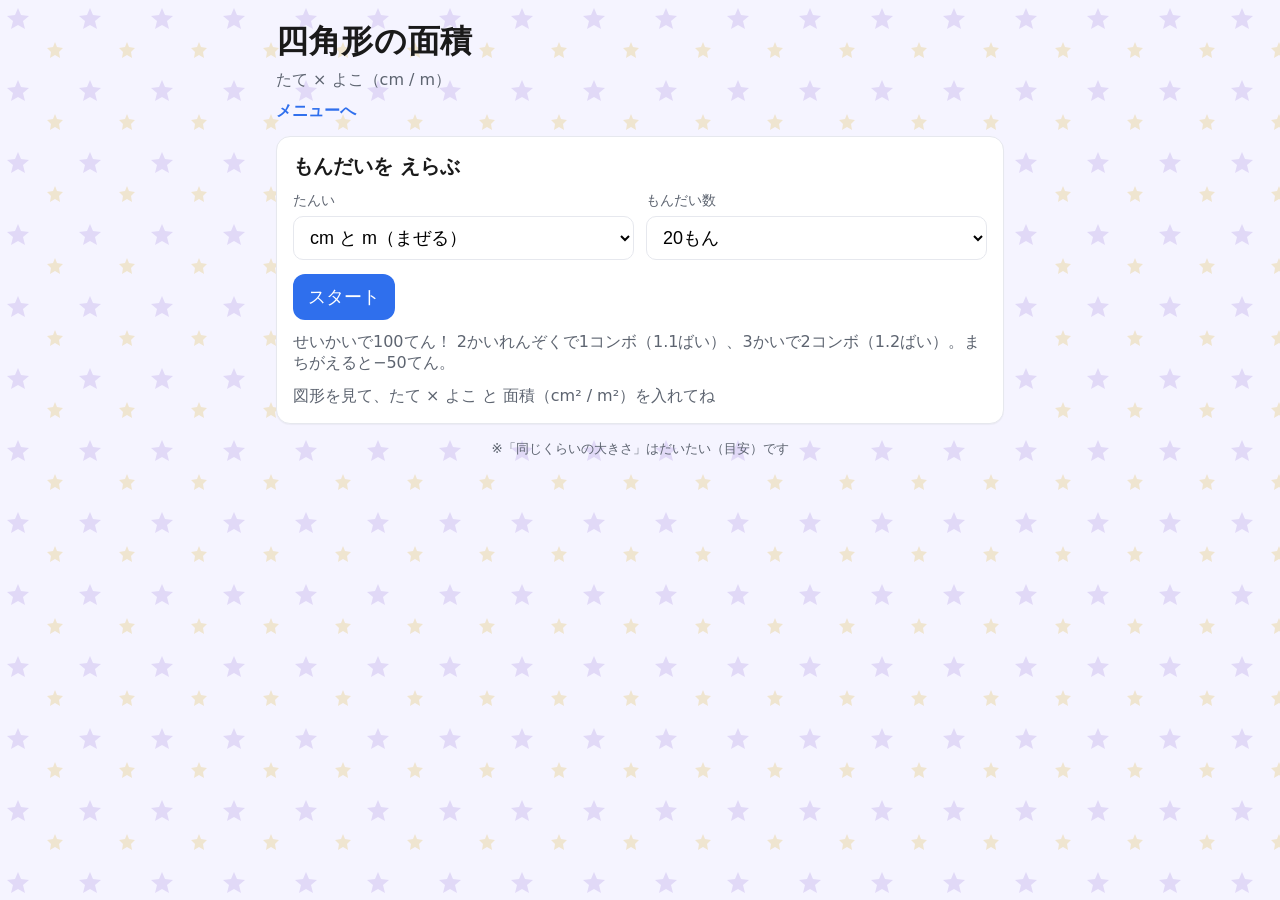
==== commit 7631d5f4: "Fix ranking visibility and shorten reactions to 0.8 seconds" ====
--- a/area-rectangle.html
+++ b/area-rectangle.html
@@ -4,8 +4,8 @@
     <meta charset="UTF-8" />
     <meta name="viewport" content="width=device-width, initial-scale=1.0" />
     <title>四角形の面積（たて×よこ）</title>
-    <link rel="stylesheet" href="./styles.css?v=20261105-one-second" />
-    <script src="./background.js?v=20261105-patterns1" defer></script>
+    <link rel="stylesheet" href="./styles.css?v=20261105-rankingfix2" />
+    <script src="./background.js?v=20261105-rankingfix2" defer></script>
   </head>
   <body data-mode="area-rectangle">
     <main class="container">
@@ -177,6 +177,10 @@
           <div class="result-big"><span id="resultSummary">0</span><span class="result-unit">もん せいかい</span></div>
           <div class="result-small" id="resultDetail">ミス 0</div>
         </div>
+        <section id="rankingsResult" class="rankings" aria-label="このブラウザのランキング">
+          <h3 class="rankings-title">ランキング</h3>
+          <p class="rankings-caption">けっかを しゅうけいしています…</p>
+        </section>
 
         <div class="actions">
           <button id="againBtn" class="btn btn-primary">もういちど</button>
@@ -204,8 +208,8 @@
         }
       }
     </script>
-    <script src="./rankings.js?v=20261105-ranking1"></script>
-    <script src="./common.js?v=20261105-one-second" onerror="__scriptLoadError('common.js')"></script>
+    <script src="./rankings.js?v=20261105-rankingfix2"></script>
+    <script src="./common.js?v=20261105-rankingfix2" onerror="__scriptLoadError('common.js')"></script>
     <script>
       if (!window.TomoCommon) {
         document.body.insertAdjacentHTML(
@@ -214,6 +218,6 @@
         );
       }
     </script>
-    <script src="./area-rectangle.js?v=20261105-ranking1" onerror="__scriptLoadError('area-rectangle.js')"></script>
+    <script src="./area-rectangle.js?v=20261105-rankingfix2" onerror="__scriptLoadError('area-rectangle.js')"></script>
   </body>
 </html>
--- a/styles.css
+++ b/styles.css
@@ -677,7 +677,7 @@
   position: relative;
   font-size: 80px;
   line-height: 1.1;
-  animation: celebration-bounce 1000ms ease-out both;
+  animation: celebration-bounce 800ms ease-out both;
 }
 
 .encouragement-face {
@@ -718,7 +718,7 @@
   color: #a52c68;
   font-size: 22px;
   font-weight: 800;
-  animation: celebration-bounce 1000ms ease-out both;
+  animation: celebration-bounce 800ms ease-out both;
 }
 
 .celebration-combo {
@@ -768,7 +768,7 @@
   left: 44%;
   font-size: 22px;
   --angle: calc(var(--star-index) * 72deg);
-  animation: celebration-sparkle 1000ms ease-out both;
+  animation: celebration-sparkle 800ms ease-out both;
 }
 
 @keyframes celebration-bounce {
